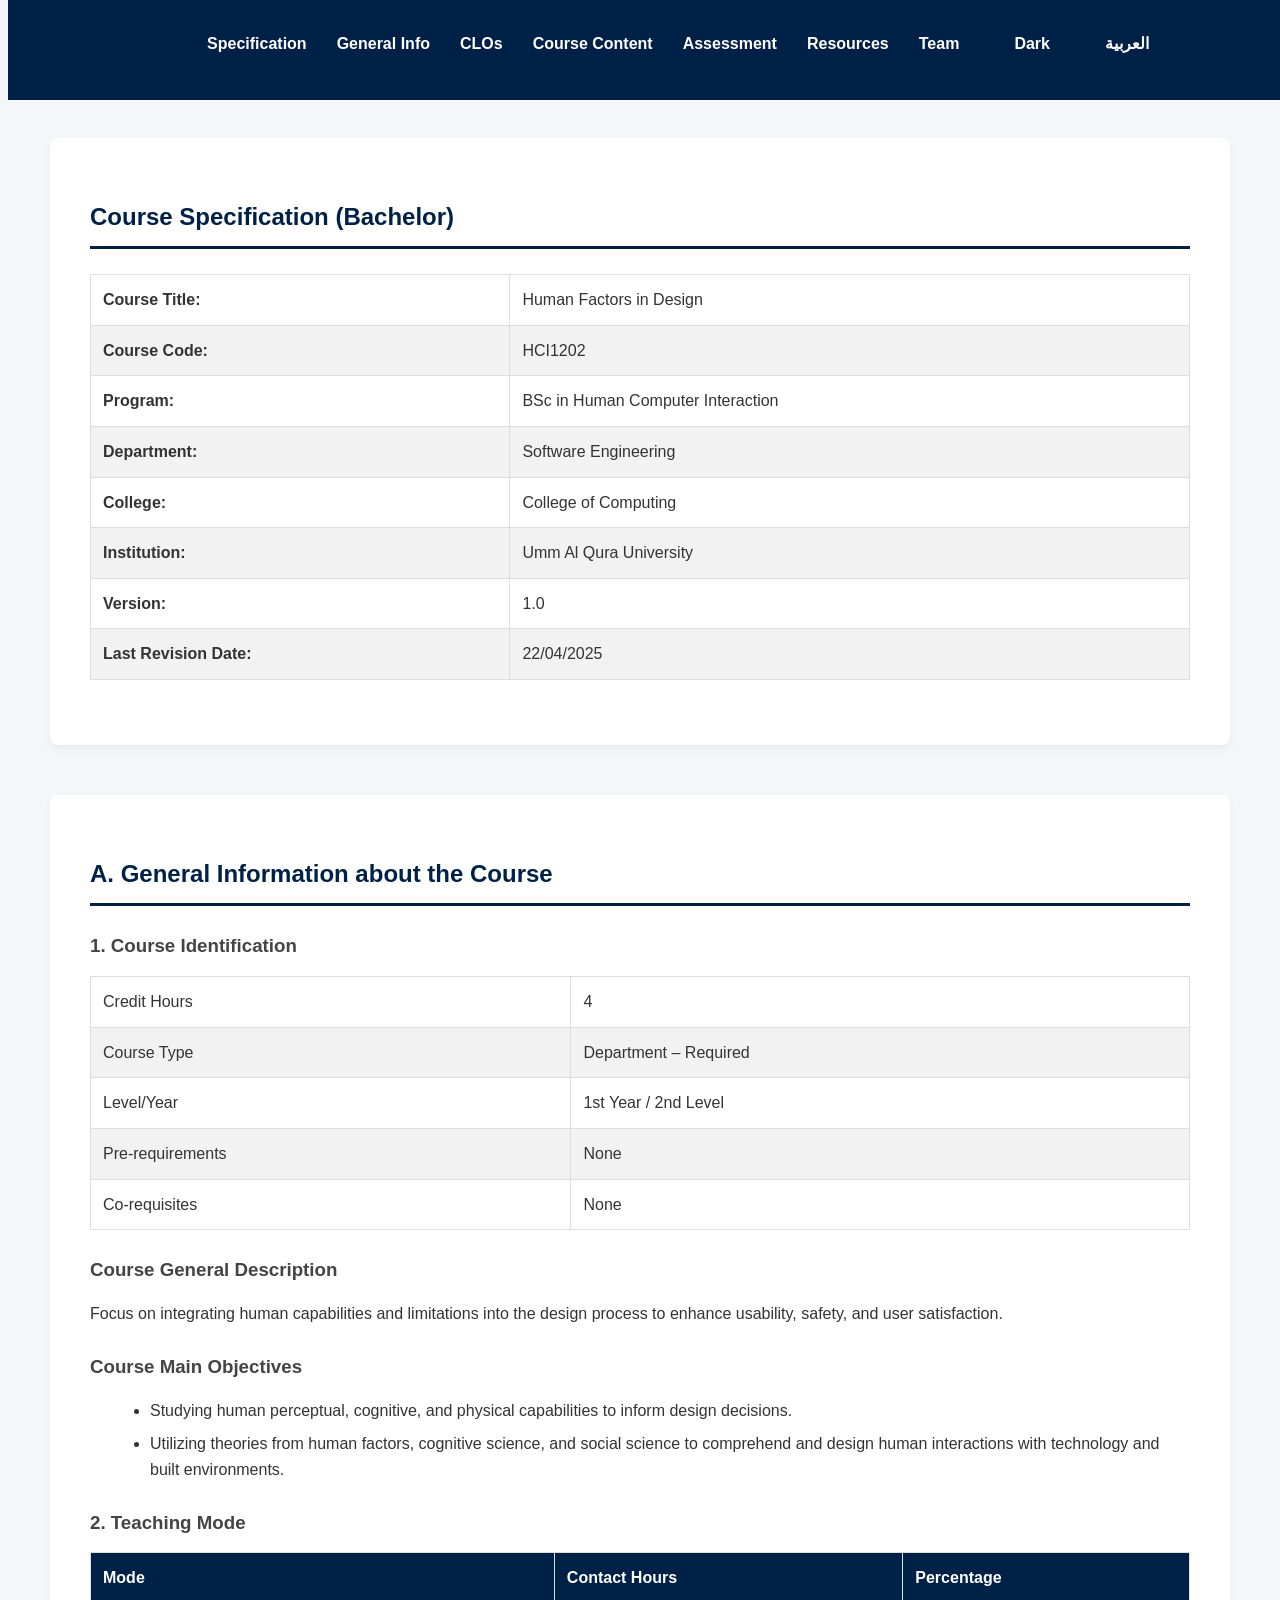
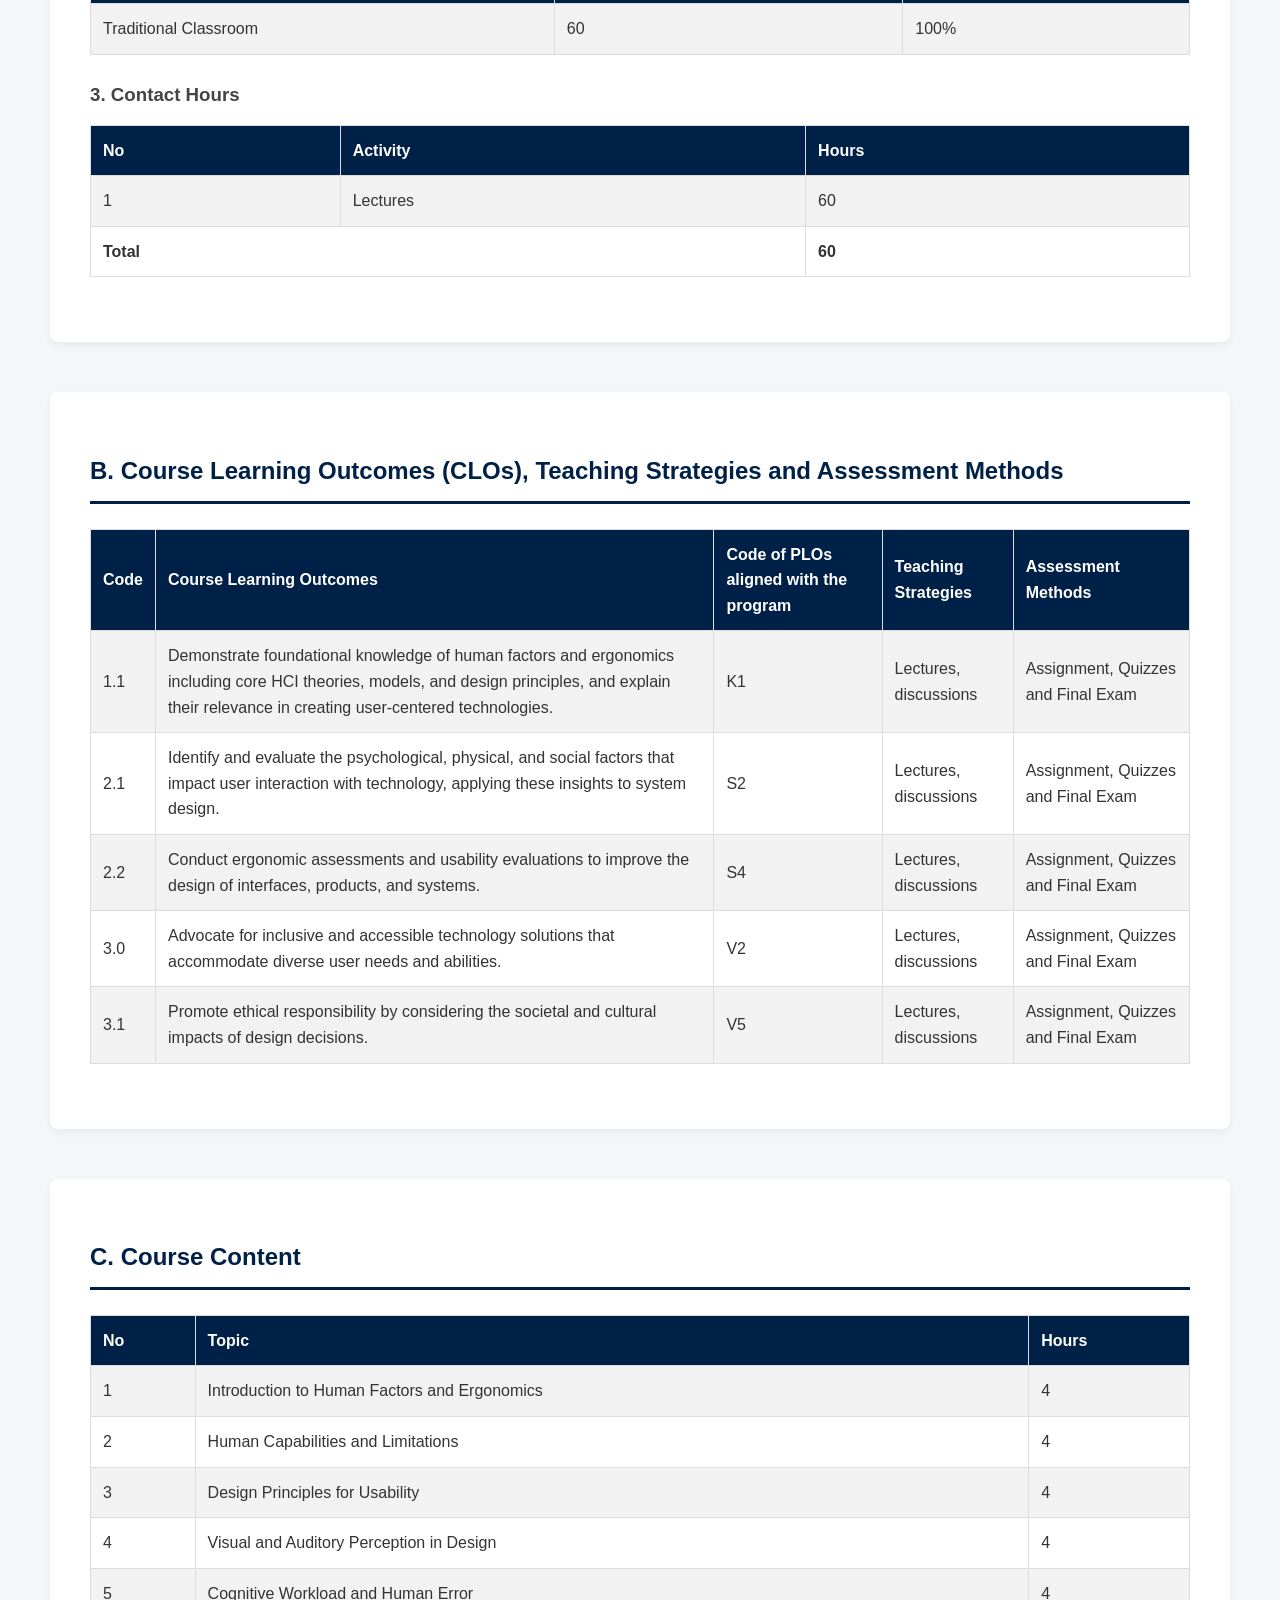
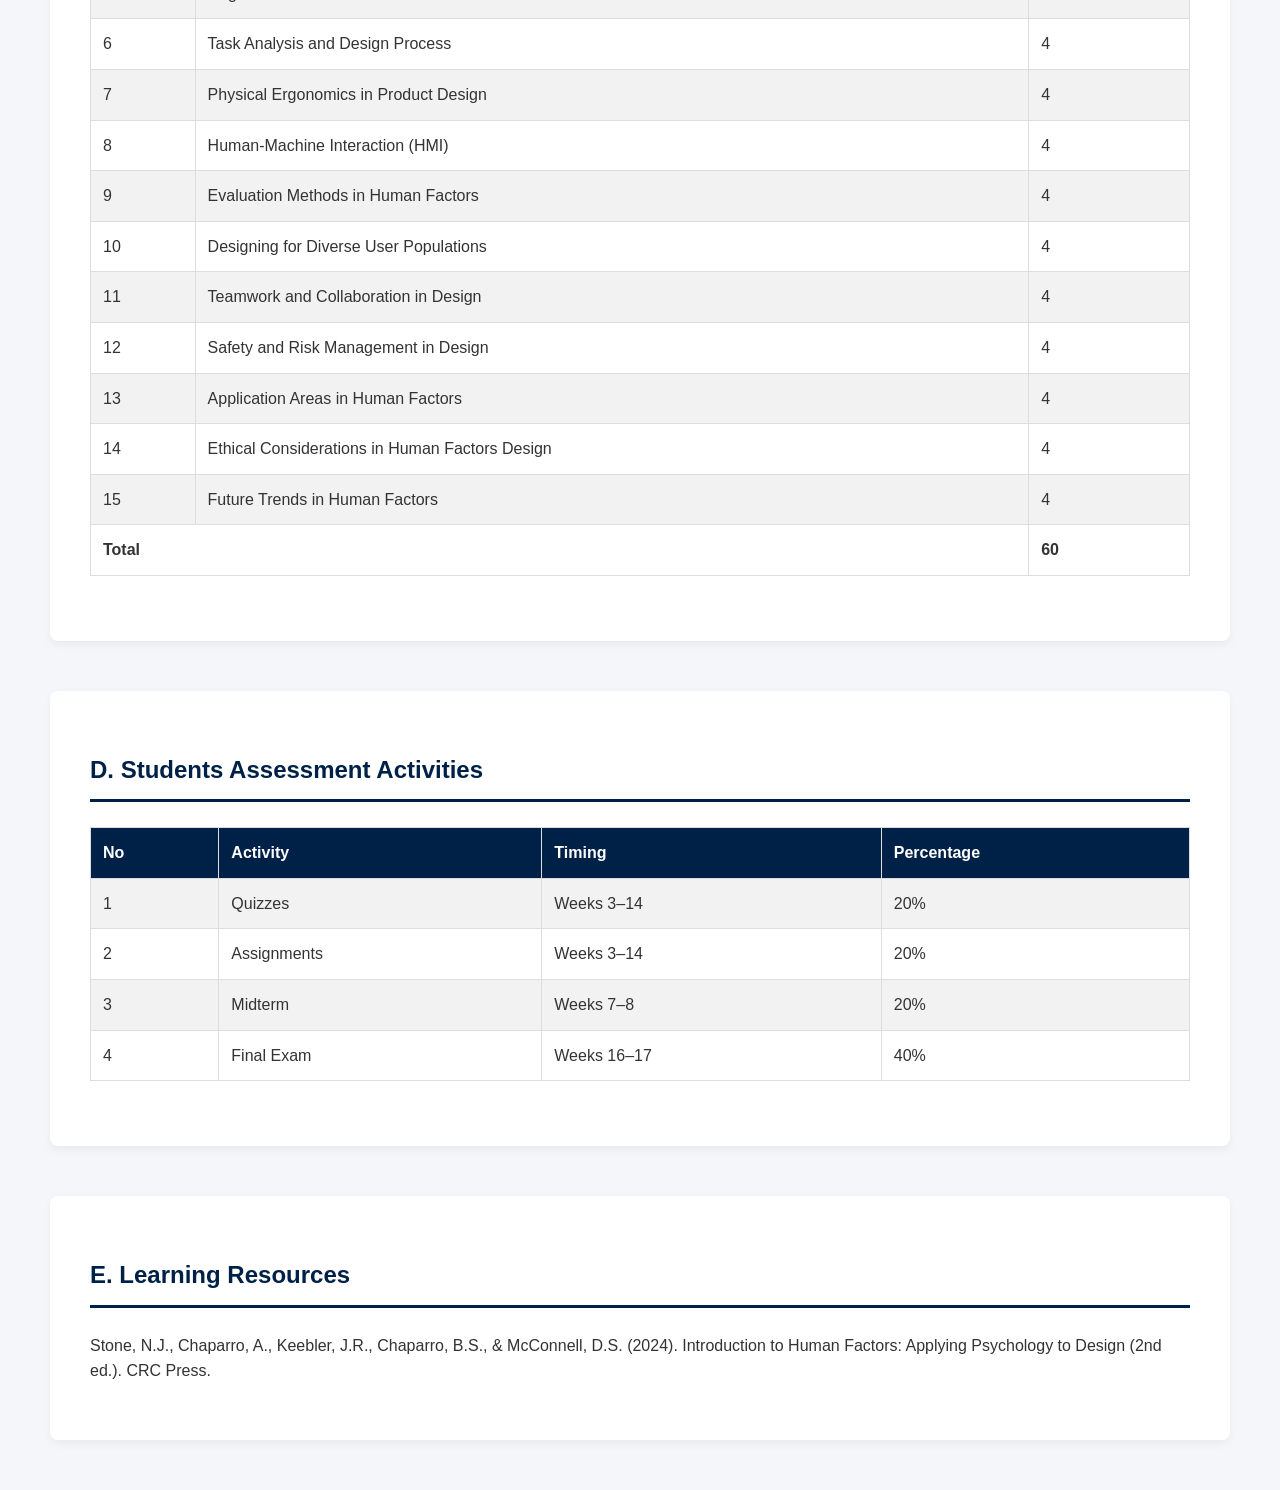
==== index.html @ 920ca53d "Add files via upload" ====
<!DOCTYPE html>
<html lang="en" dir="ltr">
<head>
    <meta charset="UTF-8">
    <meta name="viewport" content="width=device-width, initial-scale=1.0">
    <title>HCI1202 - Human Factors in Design</title>
    <link rel="stylesheet" href="style.css">
</head>

<body>

<header>
   <nav>
    <ul>
        <li><a href="#specification">Specification</a></li>
        <li><a href="#general">General Info</a></li>
        <li><a href="#clos">CLOs</a></li>
        <li><a href="#content">Course Content</a></li>
        <li><a href="#assessment">Assessment</a></li>
        <li><a href="#resources">Resources</a></li>

        <li><a href="team.html">Team</a></li>
        <li><a href="index-en-dark.html">Dark</a></li>
        <li><a href="index-ar-light.html">العربية</a></li>
    </ul>
</nav>
</header>

<main>

<section id="specification">
    <h2>Course Specification (Bachelor)</h2>

    <table>
        <tr><td><strong>Course Title:</strong></td><td>Human Factors in Design</td></tr>
        <tr><td><strong>Course Code:</strong></td><td>HCI1202</td></tr>
        <tr><td><strong>Program:</strong></td><td>BSc in Human Computer Interaction</td></tr>
        <tr><td><strong>Department:</strong></td><td>Software Engineering</td></tr>
        <tr><td><strong>College:</strong></td><td>College of Computing</td></tr>
        <tr><td><strong>Institution:</strong></td><td>Umm Al Qura University</td></tr>
        <tr><td><strong>Version:</strong></td><td>1.0</td></tr>
        <tr><td><strong>Last Revision Date:</strong></td><td>22/04/2025</td></tr>
    </table>
</section>

<section id="general">
    <h2>A. General Information about the Course</h2>

    <h3>1. Course Identification</h3>
    <table>
        <tr><td>Credit Hours</td><td>4</td></tr>
        <tr><td>Course Type</td><td>Department – Required</td></tr>
        <tr><td>Level/Year</td><td>1st Year / 2nd Level</td></tr>
        <tr><td>Pre-requirements</td><td>None</td></tr>
        <tr><td>Co-requisites</td><td>None</td></tr>
    </table>

    <h3>Course General Description</h3>
    <p>
        Focus on integrating human capabilities and limitations into the design process
        to enhance usability, safety, and user satisfaction.
    </p>

    <h3>Course Main Objectives</h3>
    <ul>
        <li>Studying human perceptual, cognitive, and physical capabilities to inform design decisions.</li>
        <li>Utilizing theories from human factors, cognitive science, and social science to comprehend and design human interactions with technology and built environments.</li>
    </ul>

    <h3>2. Teaching Mode</h3>
    <table>
        <tr><th>Mode</th><th>Contact Hours</th><th>Percentage</th></tr>
        <tr><td>Traditional Classroom</td><td>60</td><td>100%</td></tr>
    </table>

    <h3>3. Contact Hours</h3>
    <table>
        <tr><th>No</th><th>Activity</th><th>Hours</th></tr>
        <tr><td>1</td><td>Lectures</td><td>60</td></tr>
        <tr><td colspan="2"><strong>Total</strong></td><td><strong>60</strong></td></tr>
    </table>
</section>

<section id="clos">
    <h2>B. Course Learning Outcomes (CLOs), Teaching Strategies and Assessment Methods</h2>

    <table>
        <tr>
            <th>Code</th>
            <th>Course Learning Outcomes</th>
            <th>Code of PLOs aligned with the program</th>
            <th>Teaching Strategies</th>
            <th>Assessment Methods</th>
        </tr>

        <tr>
            <td>1.1</td>
            <td>
                Demonstrate foundational knowledge of human factors and ergonomics including core HCI theories,
                models, and design principles, and explain their relevance in creating user-centered technologies.
            </td>
            <td>K1</td>
            <td>Lectures, discussions</td>
            <td>Assignment, Quizzes and Final Exam</td>
        </tr>

        <tr>
            <td>2.1</td>
            <td>
                Identify and evaluate the psychological, physical, and social factors that impact user interaction
                with technology, applying these insights to system design.
            </td>
            <td>S2</td>
            <td>Lectures, discussions</td>
            <td>Assignment, Quizzes and Final Exam</td>
        </tr>

        <tr>
            <td>2.2</td>
            <td>
                Conduct ergonomic assessments and usability evaluations to improve the design of interfaces,
                products, and systems.
            </td>
            <td>S4</td>
            <td>Lectures, discussions</td>
            <td>Assignment, Quizzes and Final Exam</td>
        </tr>

        <tr>
            <td>3.0</td>
            <td>
                Advocate for inclusive and accessible technology solutions that accommodate diverse user needs
                and abilities.
            </td>
            <td>V2</td>
            <td>Lectures, discussions</td>
            <td>Assignment, Quizzes and Final Exam</td>
        </tr>

        <tr>
            <td>3.1</td>
            <td>
                Promote ethical responsibility by considering the societal and cultural impacts of design decisions.
            </td>
            <td>V5</td>
            <td>Lectures, discussions</td>
            <td>Assignment, Quizzes and Final Exam</td>
        </tr>

    </table>
</section>

<section id="content">
    <h2>C. Course Content</h2>

    <table>
        <tr><th>No</th><th>Topic</th><th>Hours</th></tr>
        <tr><td>1</td><td>Introduction to Human Factors and Ergonomics</td><td>4</td></tr>
        <tr><td>2</td><td>Human Capabilities and Limitations</td><td>4</td></tr>
        <tr><td>3</td><td>Design Principles for Usability</td><td>4</td></tr>
        <tr><td>4</td><td>Visual and Auditory Perception in Design</td><td>4</td></tr>
        <tr><td>5</td><td>Cognitive Workload and Human Error</td><td>4</td></tr>
        <tr><td>6</td><td>Task Analysis and Design Process</td><td>4</td></tr>
        <tr><td>7</td><td>Physical Ergonomics in Product Design</td><td>4</td></tr>
        <tr><td>8</td><td>Human-Machine Interaction (HMI)</td><td>4</td></tr>
        <tr><td>9</td><td>Evaluation Methods in Human Factors</td><td>4</td></tr>
        <tr><td>10</td><td>Designing for Diverse User Populations</td><td>4</td></tr>
        <tr><td>11</td><td>Teamwork and Collaboration in Design</td><td>4</td></tr>
        <tr><td>12</td><td>Safety and Risk Management in Design</td><td>4</td></tr>
        <tr><td>13</td><td>Application Areas in Human Factors</td><td>4</td></tr>
        <tr><td>14</td><td>Ethical Considerations in Human Factors Design</td><td>4</td></tr>
        <tr><td>15</td><td>Future Trends in Human Factors</td><td>4</td></tr>
        <tr><td colspan="2"><strong>Total</strong></td><td><strong>60</strong></td></tr>
    </table>
</section>

<section id="assessment">
    <h2>D. Students Assessment Activities</h2>

    <table>
        <tr><th>No</th><th>Activity</th><th>Timing</th><th>Percentage</th></tr>
        <tr><td>1</td><td>Quizzes</td><td>Weeks 3–14</td><td>20%</td></tr>
        <tr><td>2</td><td>Assignments</td><td>Weeks 3–14</td><td>20%</td></tr>
        <tr><td>3</td><td>Midterm</td><td>Weeks 7–8</td><td>20%</td></tr>
        <tr><td>4</td><td>Final Exam</td><td>Weeks 16–17</td><td>40%</td></tr>
    </table>
</section>

<section id="resources">
    <h2>E. Learning Resources</h2>

    <p>
        Stone, N.J., Chaparro, A., Keebler, J.R., Chaparro, B.S., & McConnell, D.S. (2024).
        Introduction to Human Factors: Applying Psychology to Design (2nd ed.).
        CRC Press.
    </p>
</section>

</main>

</body>
</html>
---- style.css ----
{margin: 0; padding: 0;
    box-sizing: border-box;}

body {font-family: Arial, Helvetica, sans-serif;
    line-height: 1.6;
    background-color: #f4f6f9;
    color: #333;
    padding-top: 80px;}

nav {background-color: #002147;
    position: fixed;
    top: 0;
    width: 100%;
    padding: 15px 0;
    z-index: 1000;}

nav ul {list-style: none;
    display: flex;
    justify-content: center;
    gap: 30px;}

nav ul li a {color: white;
    text-decoration: none;
    font-weight: bold;
    transition: 0.3s;}

nav ul li a:hover {color: #ffd700;}

section {max-width: 1100px;
    margin: 50px auto;
    background: white;
    padding: 40px;
    border-radius: 8px;
    box-shadow: 0 4px 10px rgba(0,0,0,0.05);}

h2 {margin-bottom: 25px;
    color: #002147;
    border-bottom: 3px solid #002147;
    padding-bottom: 10px;}

h3 {margin-top: 25px;
    margin-bottom: 15px;
    color: #444;}

table {width: 100%;
    border-collapse: collapse;
    margin-top: 15px;
    margin-bottom: 25px;}

th, td {border: 1px solid #ddd;
    padding: 12px;
    text-align: left;}

th {background-color: #002147;
    color: white;}

tr:nth-child(even) {background-color: #f2f2f2;}

ul {margin-left: 20px;
    margin-bottom: 20px;}

li {margin-bottom: 8px;}

@media (max-width: 768px) { nav ul {flex-direction: column; gap: 15px;}

    section {margin: 30px 15px;
        padding: 25px;}

    table {font-size: 14px;}
}

@media (max-width: 600px) { body {padding-top: 100px;}

    nav ul {flex-direction: column;
        align-items: center;}

    nav ul li {margin-bottom: 10px;}

    section {padding: 20px;}

    h2 {font-size: 18px;}
    h3 {font-size: 16px;}

    table {display: block;
        overflow-x: auto;
        white-space: nowrap;}
}

body.dark {background-color: #121212;
    color: #e4e4e4;}

body.dark section {background-color: #1e1e1e;
    box-shadow: 0 4px 12px rgba(0,0,0,0.4);}

body.dark nav {background-color: #000000;}

body.dark h2 {color: #ffffff;
    border-bottom: 3px solid #ffffff;}

body.dark h3 {color: #cccccc;}

body.dark th {background-color: #333;
    color: #ffffff;}

body.dark tr:nth-child(even) {background-color: #2a2a2a;}

body.dark td {border-color: #444;}

body.dark nav ul li a {color: #ffffff;}

body.dark nav ul li a:hover {color: #00bcd4;}
nav ul li:last-child,
nav ul li:nth-last-child(2) {font-weight: bold;}

html[dir="ltr"] nav ul li:last-child,
html[dir="ltr"] nav ul li:nth-last-child(2) {margin-left: 25px;}

html[dir="rtl"] nav ul li:last-child,
html[dir="rtl"] nav ul li:nth-last-child(2) {margin-right: 25px;}

html[dir="rtl"] table {direction: rtl;}

html[dir="rtl"] th,
html[dir="rtl"] td {text-align: right;}

html[dir="rtl"] table tr th:first-child,
html[dir="rtl"] table tr td:first-child {text-align: center;}
.team-section {text-align: center;
    padding: 60px 20px;}

.team-container {display: flex;
    justify-content: center;
    gap: 30px;
    flex-wrap: wrap;}

.team-card {background: #ffffff;
    padding: 25px;
    width: 280px;
    border-radius: 12px;
    box-shadow: 0 8px 20px rgba(0,0,0,0.1);}

.team-card img {width: 120px;
    height: 120px;
    border-radius: 50%;
    object-fit: cover;
    margin-bottom: 15px;}
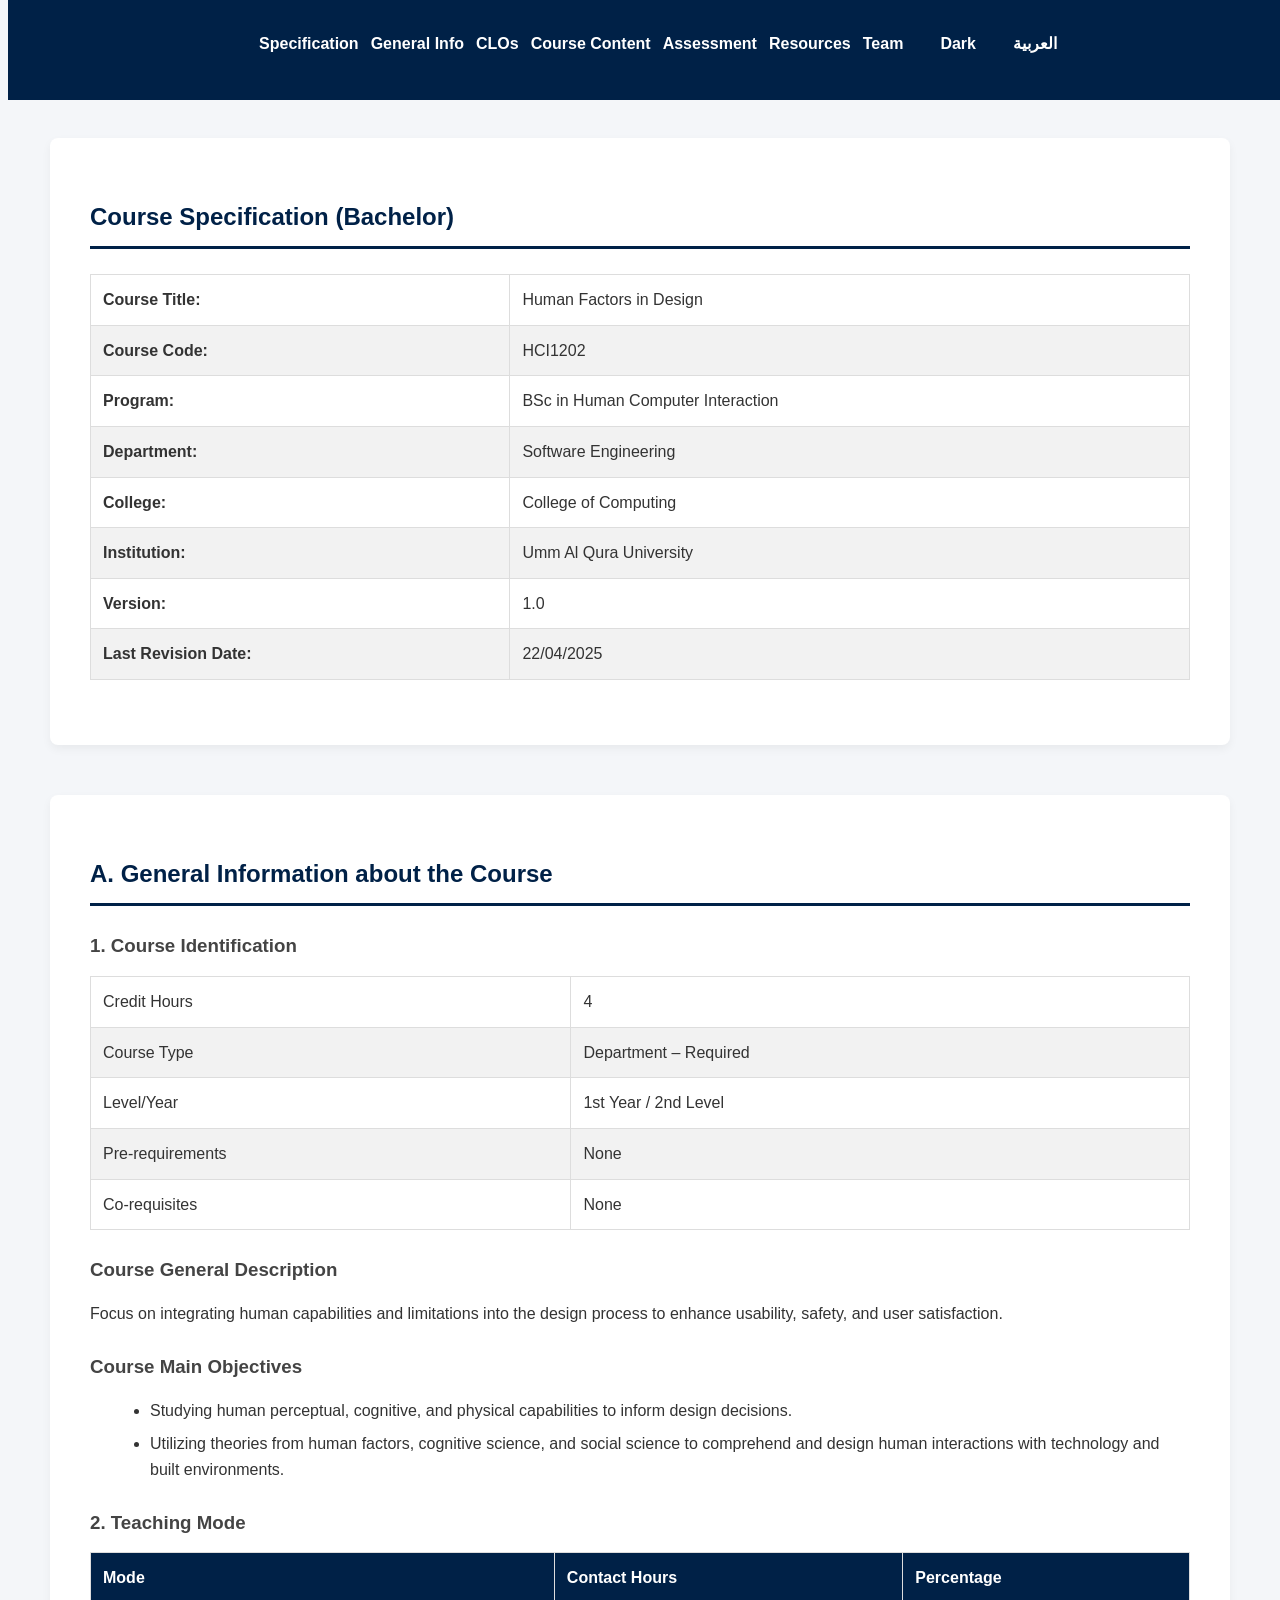
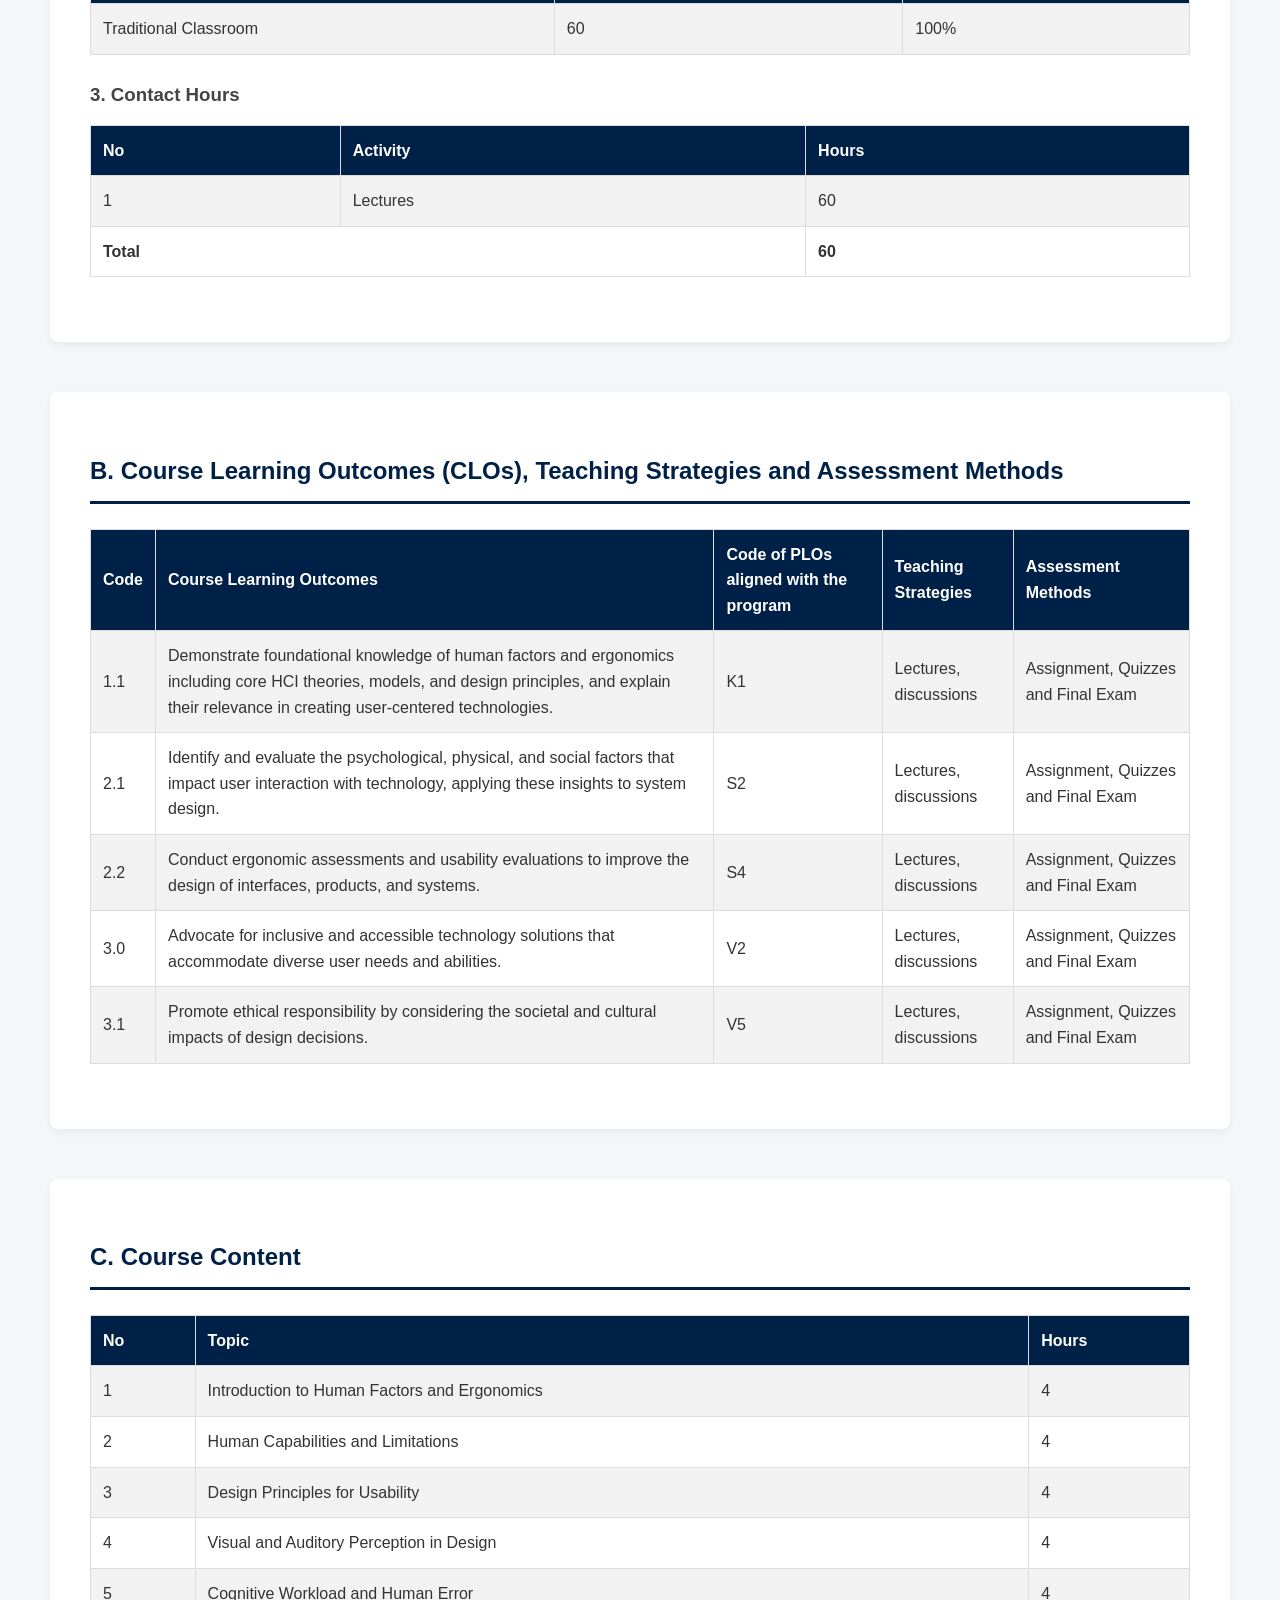
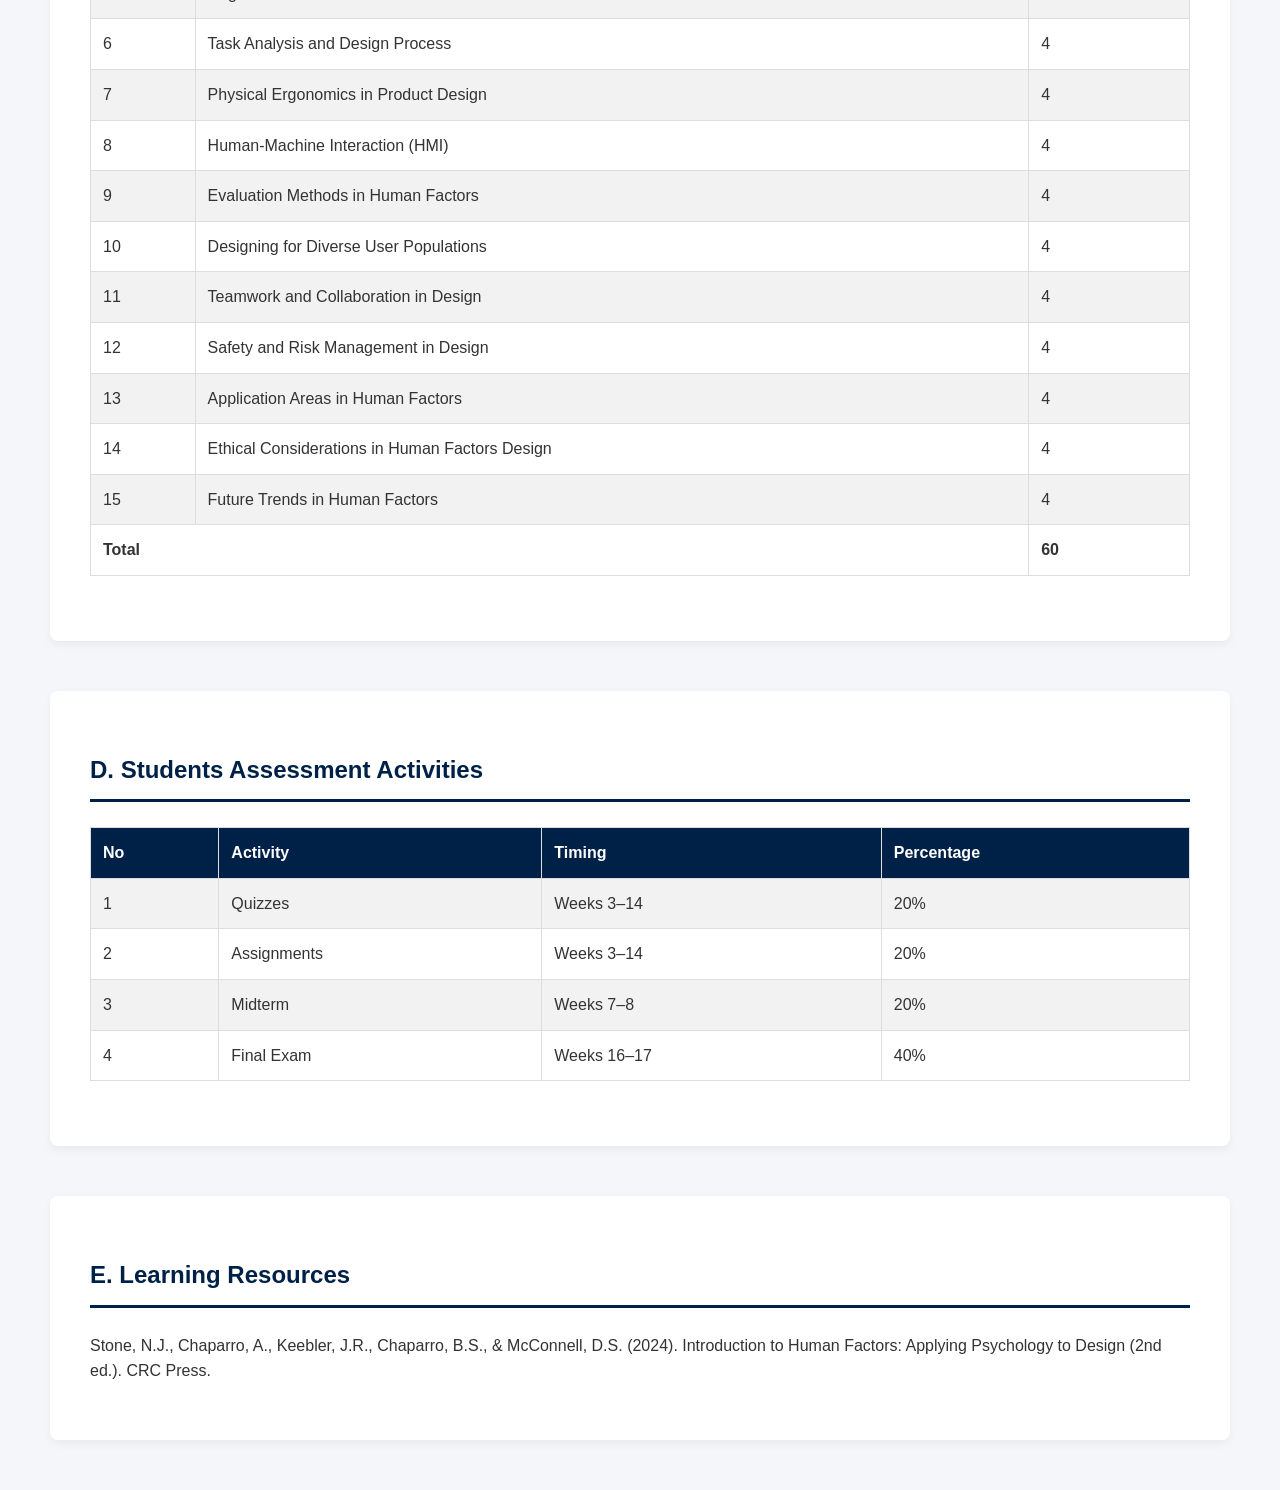
==== commit 9bdcf3ad: "Update index.html" ====
--- a/index.html
+++ b/index.html
@@ -10,19 +10,18 @@
 <body>
 
 <header>
-   <nav>
-    <ul>
-        <li><a href="#specification">Specification</a></li>
-        <li><a href="#general">General Info</a></li>
-        <li><a href="#clos">CLOs</a></li>
-        <li><a href="#content">Course Content</a></li>
-        <li><a href="#assessment">Assessment</a></li>
-        <li><a href="#resources">Resources</a></li>
-
-        <li><a href="team.html">Team</a></li>
-        <li><a href="index-en-dark.html">Dark</a></li>
-        <li><a href="index-ar-light.html">العربية</a></li>
-    </ul>
+<nav>
+<ul class="menu">
+<li><a href="#specification">Specification</a></li>
+<li><a href="#general">General Info</a></li>
+<li><a href="#clos">CLOs</a></li>
+<li><a href="#content">Course Content</a></li>
+<li><a href="#assessment">Assessment</a></li>
+<li><a href="#resources">Resources</a></li>
+<li><a href="team.html">Team</a></li>
+<li><a href="index-en-dark.html">Dark</a></li>
+<li><a href="index-ar-light.html">العربية</a></li>
+</ul>
 </nav>
 </header>
 
@@ -199,4 +198,6 @@
 </main>
 
 </body>
-</html>+
+</html>
+
--- a/style.css
+++ b/style.css
@@ -61,13 +61,18 @@
 
 li {margin-bottom: 8px;}
 
-@media (max-width: 768px) { nav ul {flex-direction: column; gap: 15px;}
+@media (max-width: 768px) {
 
-    section {margin: 30px 15px;
-        padding: 25px;}
-
-    table {font-size: 14px;}
-}
+  nav ul {
+    flex-direction: row;
+    overflow-x: auto;
+    white-space: nowrap;
+    gap: 15px;
+    padding: 0 10px;}
+  nav ul li {flex: 0 0 auto;}
+  section {margin: 30px 15px;
+    padding: 25px;}
+  table {font-size: 14px;} }
 
 @media (max-width: 600px) { body {padding-top: 100px;}
 
@@ -143,4 +148,13 @@
     height: 120px;
     border-radius: 50%;
     object-fit: cover;
-    margin-bottom: 15px;}+
+    margin-bottom: 15px;}
+@media (max-width: 768px) {  nav ul {  flex-direction: column;
+    align-items: center;
+    gap: 15px;  }  nav ul li a {font-size: 18px;
+    padding: 8px; }}
+nav ul { flex-wrap: wrap;
+  padding: 0 10px;
+  gap: 12px; }
+
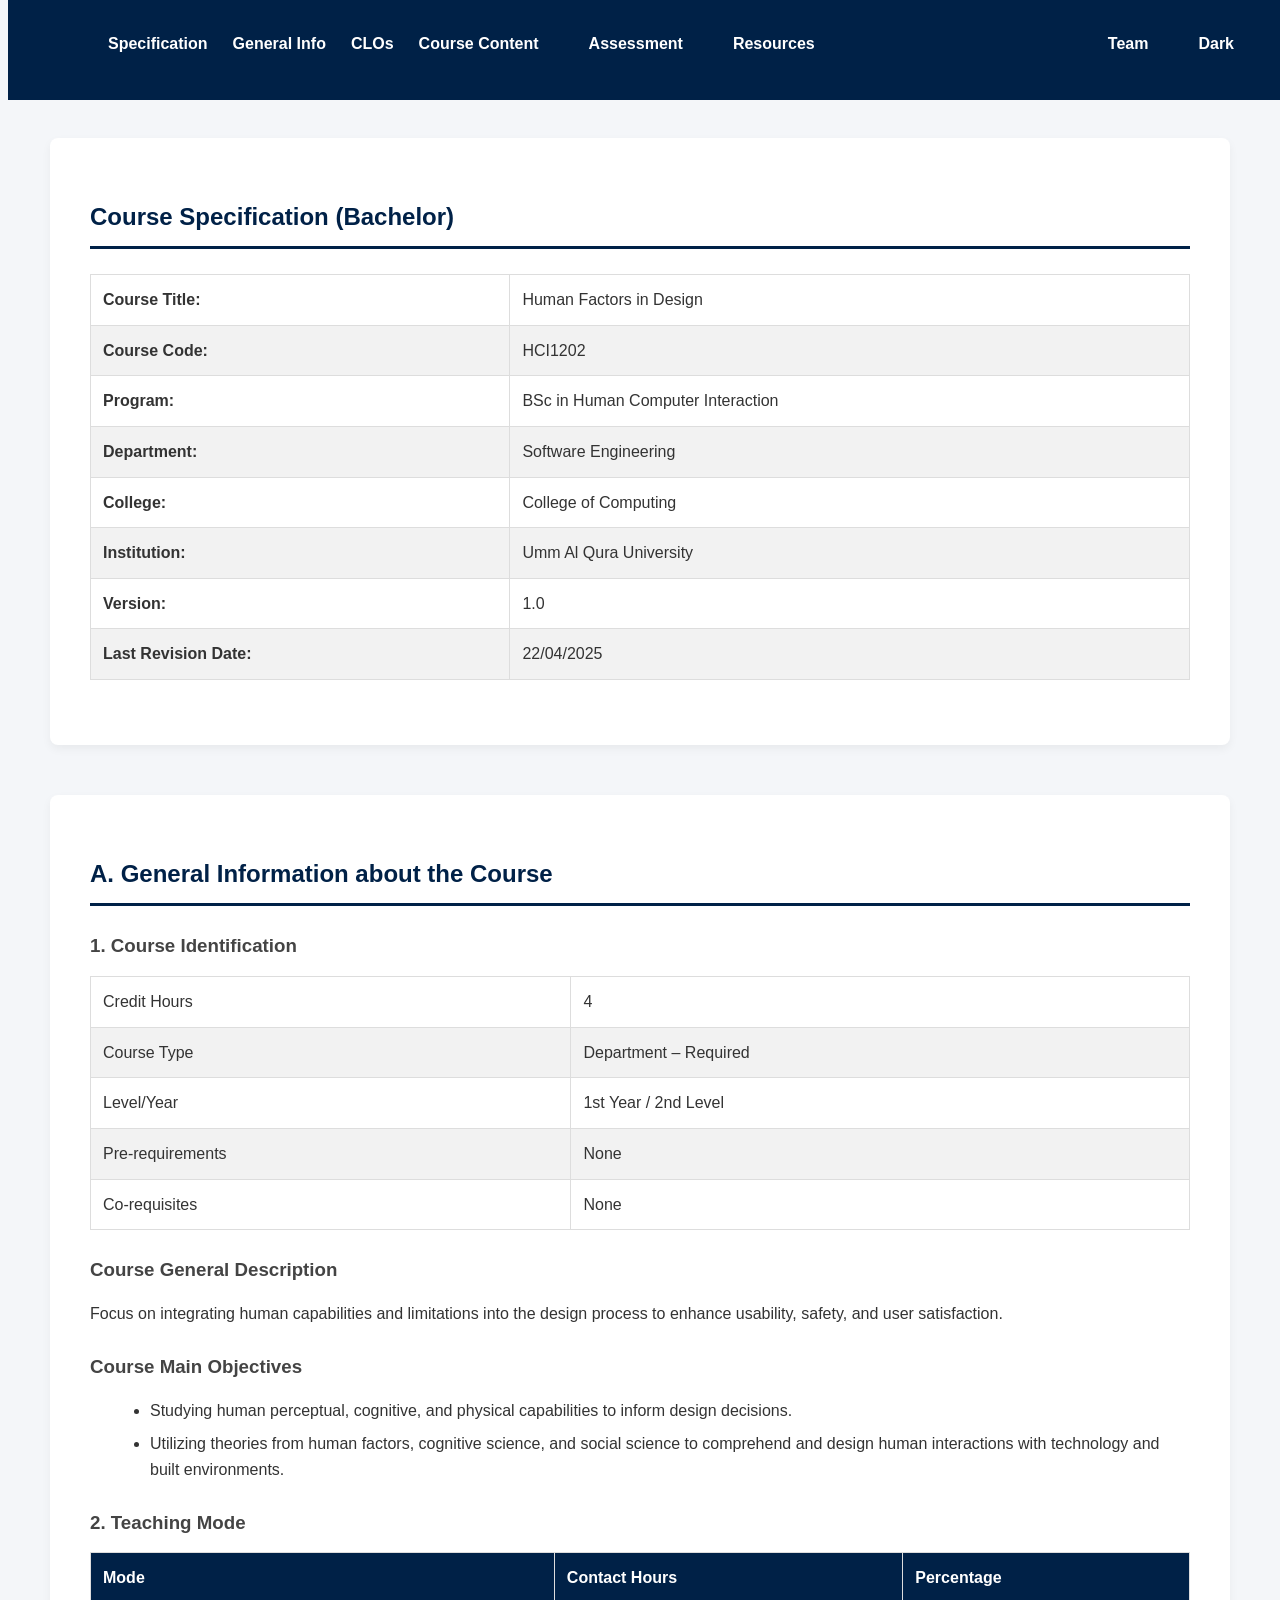
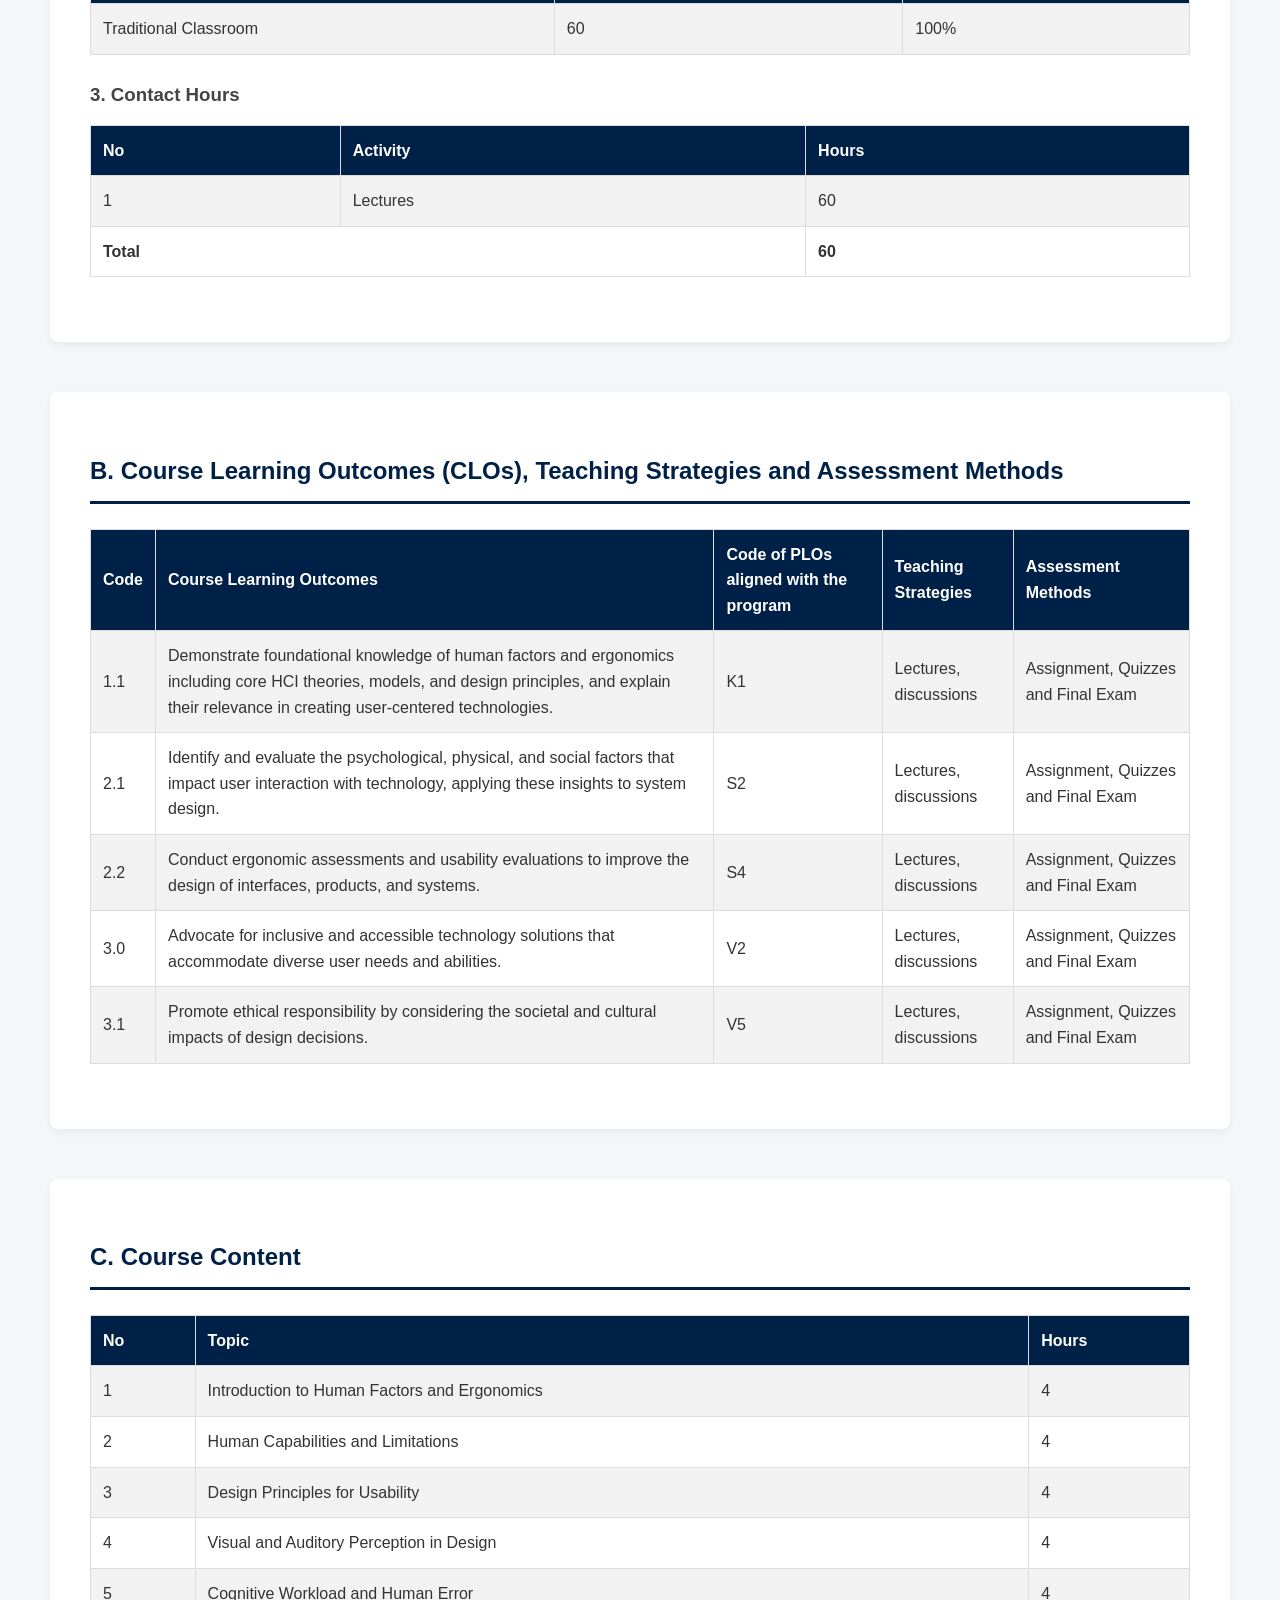
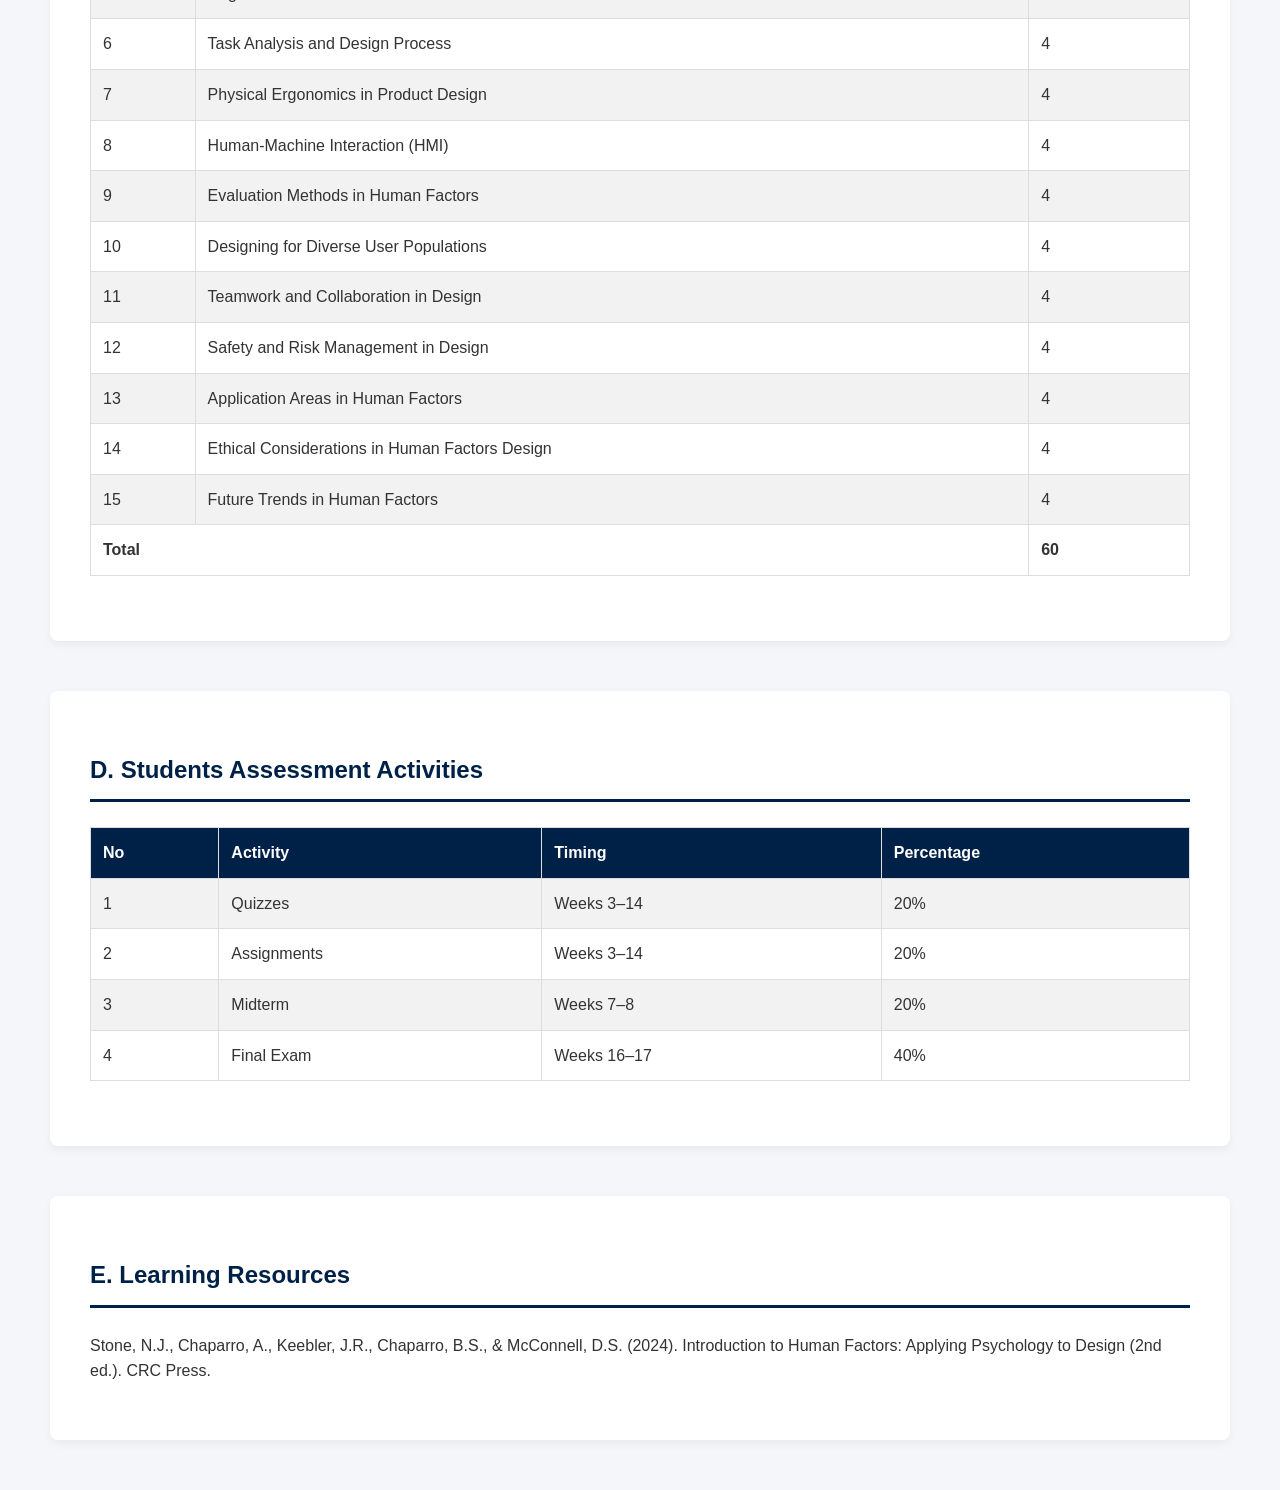
==== commit 0d5ea6d2: "Update index.html" ====
--- a/index.html
+++ b/index.html
@@ -11,13 +11,16 @@
 
 <header>
 <nav>
-<ul class="menu">
+<ul class="menu-left">
 <li><a href="#specification">Specification</a></li>
 <li><a href="#general">General Info</a></li>
 <li><a href="#clos">CLOs</a></li>
 <li><a href="#content">Course Content</a></li>
 <li><a href="#assessment">Assessment</a></li>
 <li><a href="#resources">Resources</a></li>
+</ul>
+
+<ul class="menu-right">
 <li><a href="team.html">Team</a></li>
 <li><a href="index-en-dark.html">Dark</a></li>
 <li><a href="index-ar-light.html">العربية</a></li>
@@ -201,3 +204,4 @@
 
 </html>
 
+
--- a/style.css
+++ b/style.css
@@ -14,10 +14,11 @@
     padding: 15px 0;
     z-index: 1000;}
 
-nav ul {list-style: none;
-    display: flex;
-    justify-content: center;
-    gap: 30px;}
+nav ul {list-style:none;
+display:flex;
+justify-content:center;
+gap:20px;
+flex-wrap:wrap;}
 
 nav ul li a {color: white;
     text-decoration: none;
@@ -150,11 +151,20 @@
     object-fit: cover;
 
     margin-bottom: 15px;}
-@media (max-width: 768px) {  nav ul {  flex-direction: column;
-    align-items: center;
-    gap: 15px;  }  nav ul li a {font-size: 18px;
-    padding: 8px; }}
-nav ul { flex-wrap: wrap;
-  padding: 0 10px;
-  gap: 12px; }
+nav{ display:flex;
+justify-content:space-between;
+align-items:center;
+padding:15px 40px; }
 
+.menu-left,
+.menu-right{ display:flex;
+list-style:none;
+gap:25px; }
+
+@media (max-width:768px){
+ nav{ flex-direction:column; }
+.menu-left,
+.menu-right{
+flex-wrap:wrap;
+justify-content:center;
+gap:12px; } }
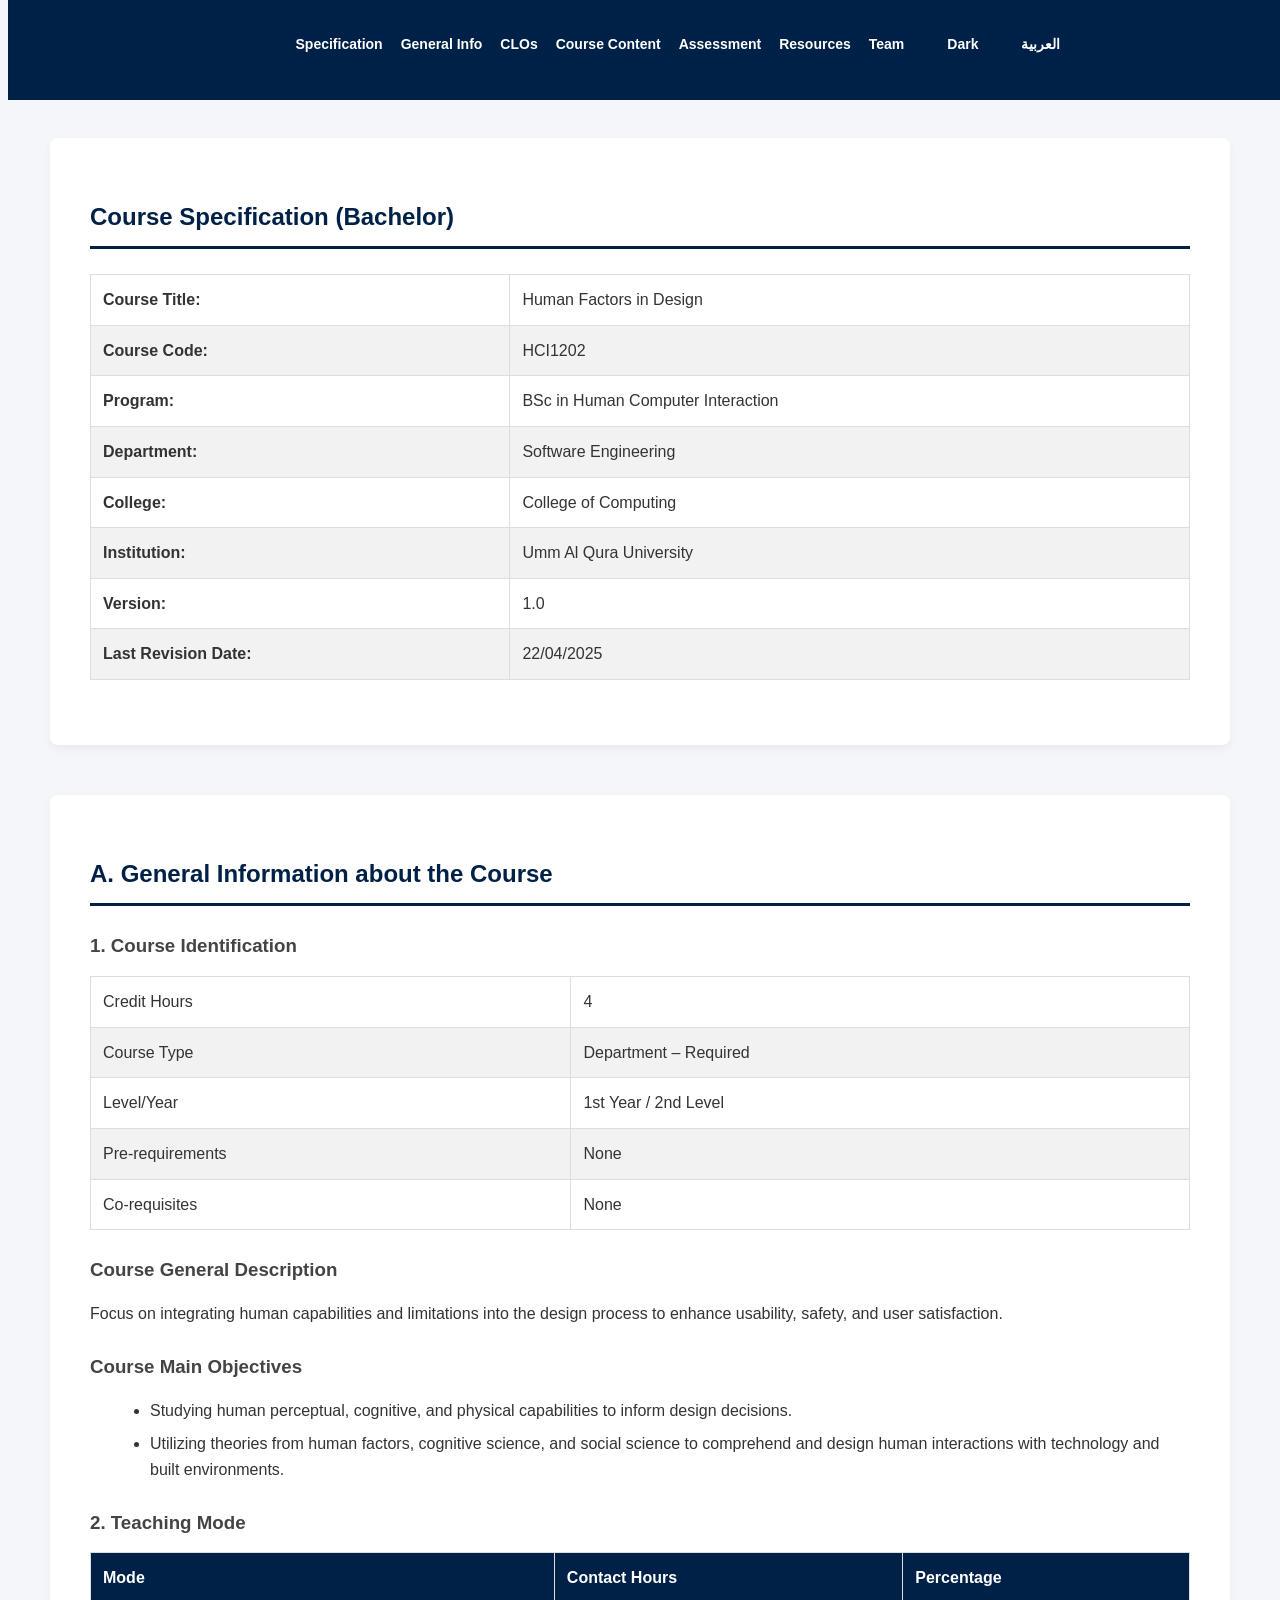
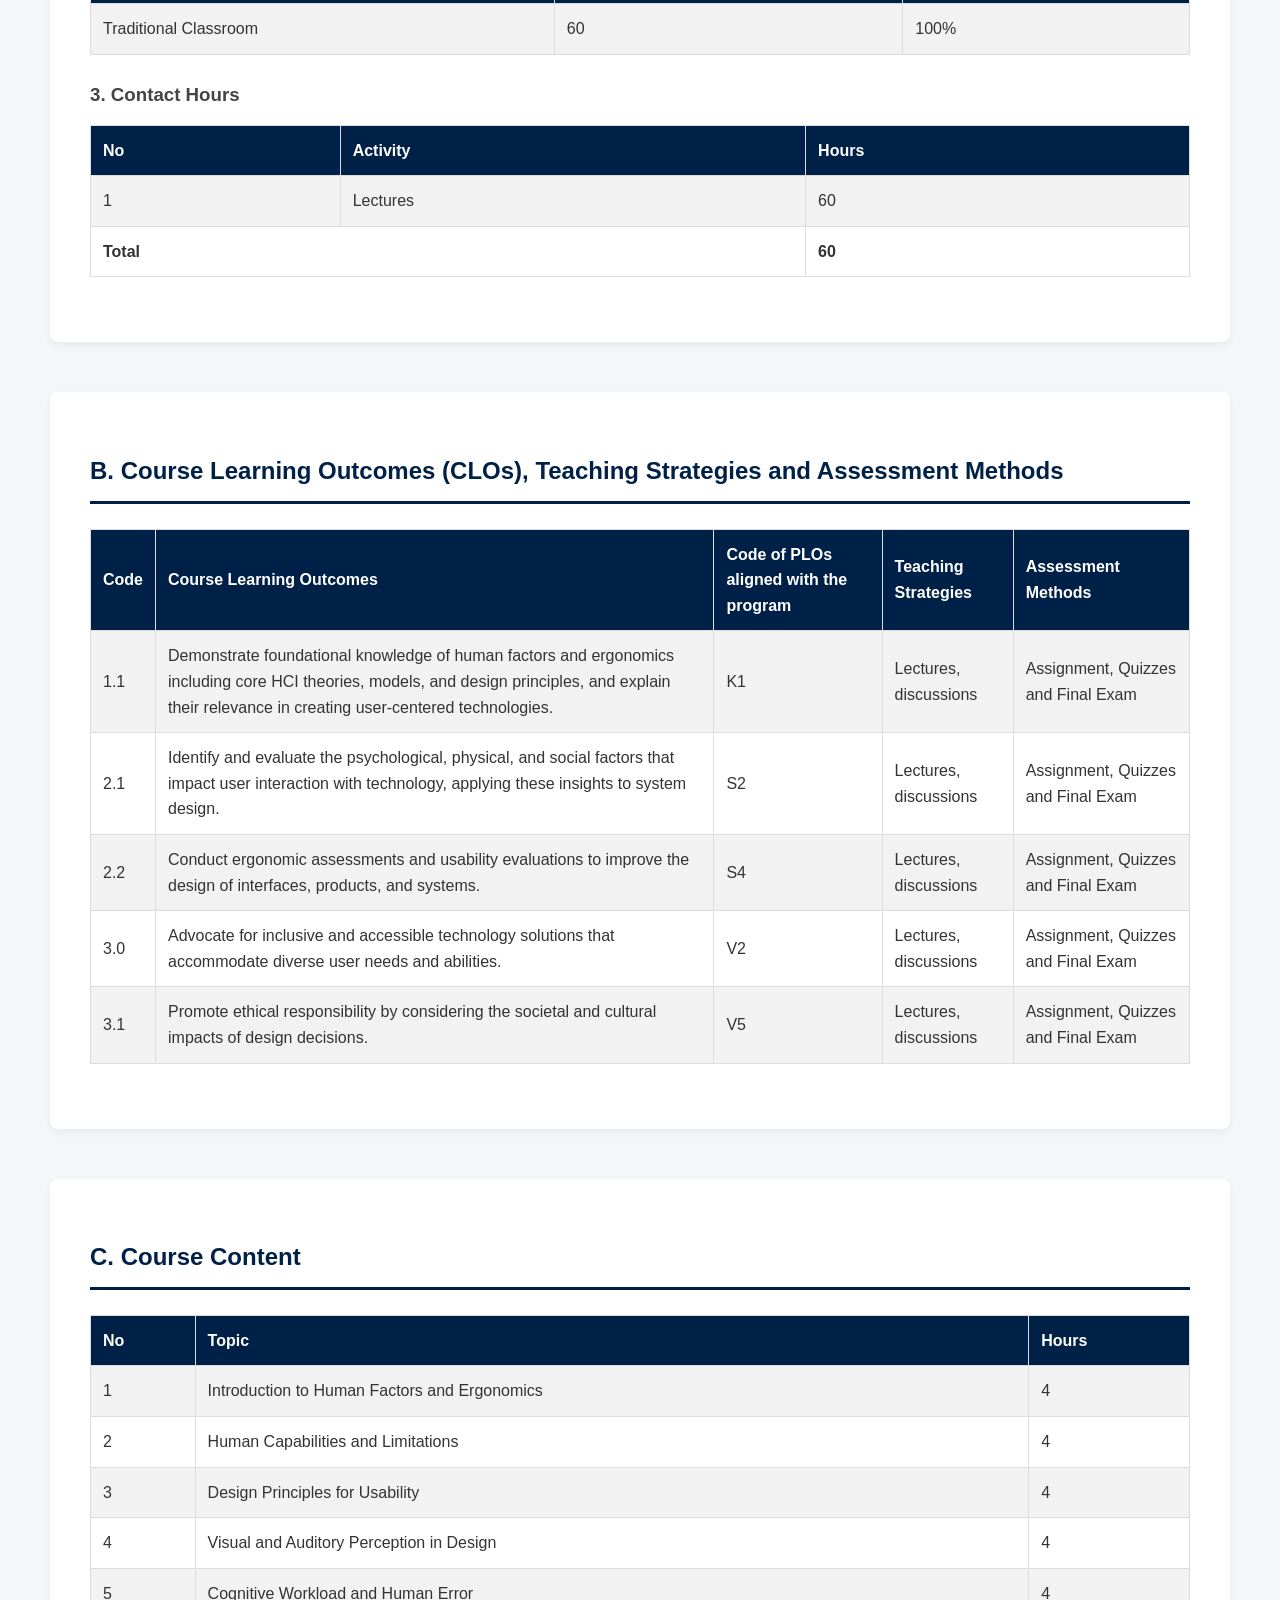
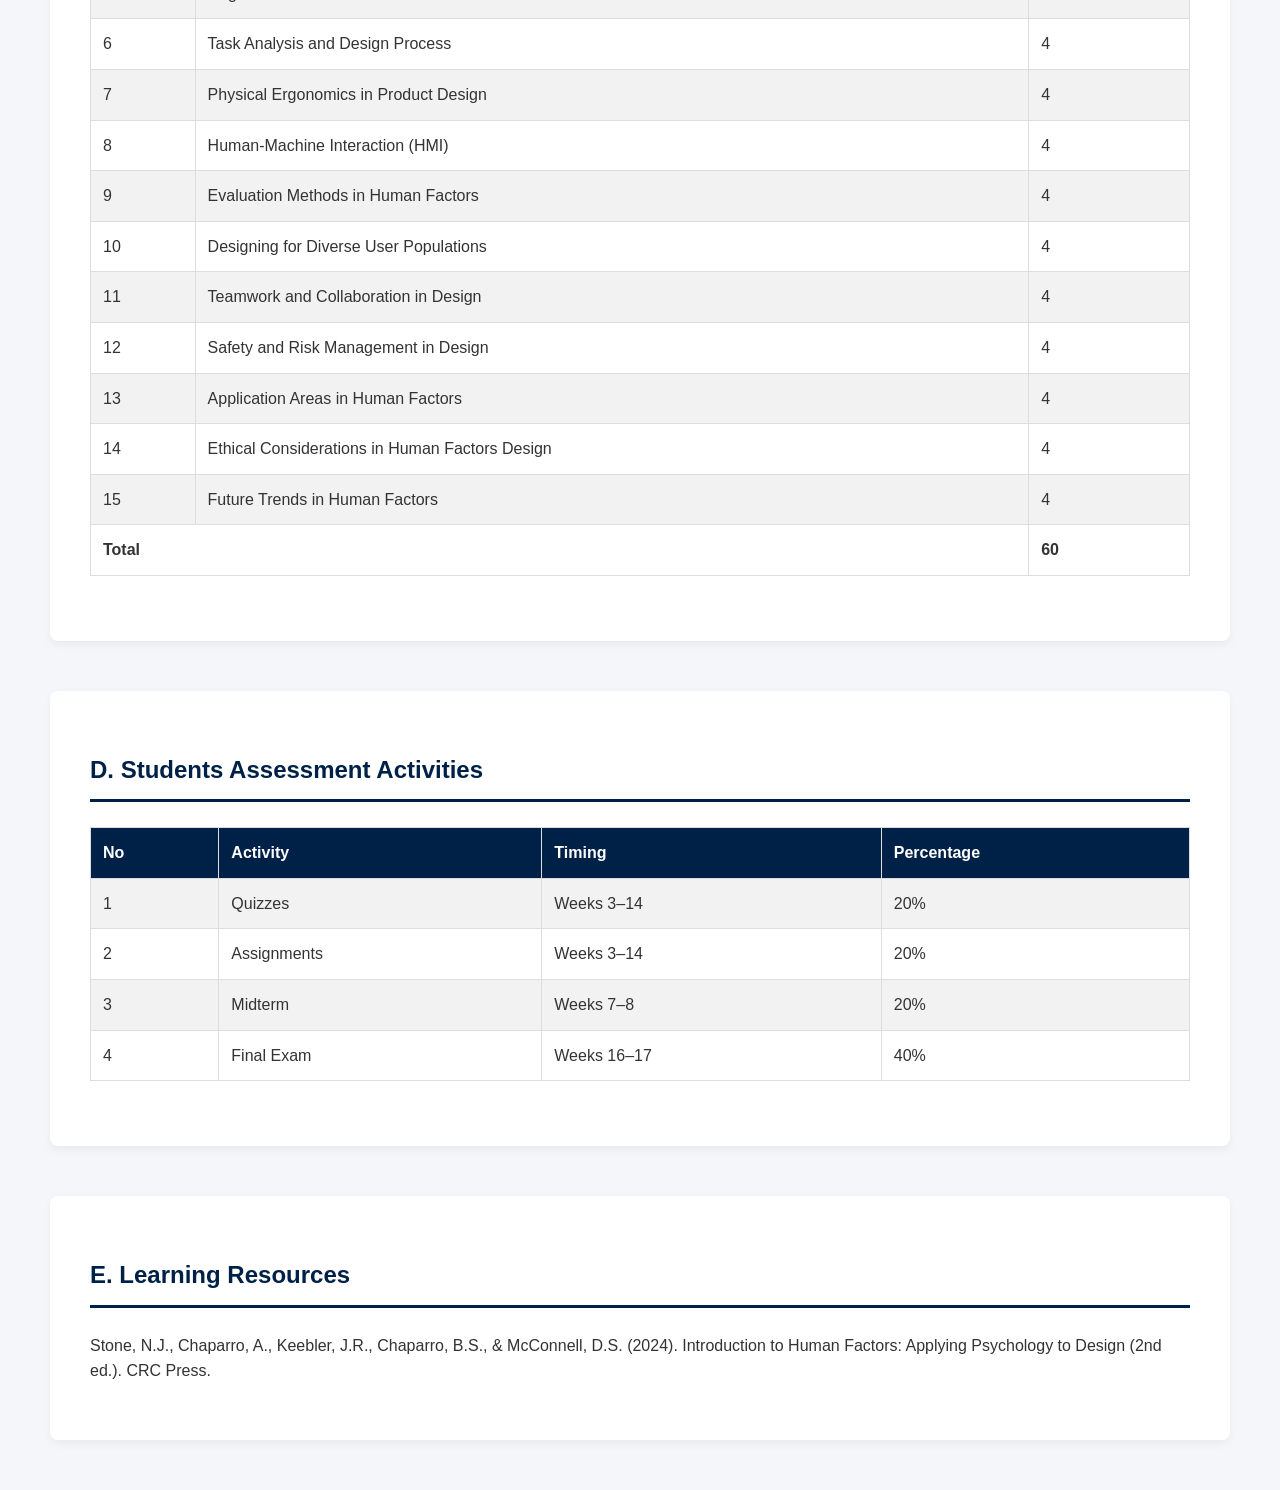
==== commit 2e32d4ea: "Add files via upload" ====
--- a/index.html
+++ b/index.html
@@ -10,21 +10,19 @@
 <body>
 
 <header>
-<nav>
-<ul class="menu-left">
-<li><a href="#specification">Specification</a></li>
-<li><a href="#general">General Info</a></li>
-<li><a href="#clos">CLOs</a></li>
-<li><a href="#content">Course Content</a></li>
-<li><a href="#assessment">Assessment</a></li>
-<li><a href="#resources">Resources</a></li>
-</ul>
-
-<ul class="menu-right">
-<li><a href="team.html">Team</a></li>
-<li><a href="index-en-dark.html">Dark</a></li>
-<li><a href="index-ar-light.html">العربية</a></li>
-</ul>
+   <nav>
+    <ul>
+        <li><a href="#specification">Specification</a></li>
+        <li><a href="#general">General Info</a></li>
+        <li><a href="#clos">CLOs</a></li>
+        <li><a href="#content">Course Content</a></li>
+        <li><a href="#assessment">Assessment</a></li>
+        <li><a href="#resources">Resources</a></li>
+
+        <li><a href="team.html">Team</a></li>
+        <li><a href="index-en-dark.html">Dark</a></li>
+        <li><a href="index-ar-light.html">العربية</a></li>
+    </ul>
 </nav>
 </header>
 
@@ -201,7 +199,4 @@
 </main>
 
 </body>
-
-</html>
-
-
+</html>
--- a/style.css
+++ b/style.css
@@ -14,16 +14,16 @@
     padding: 15px 0;
     z-index: 1000;}
 
-nav ul {list-style:none;
-display:flex;
-justify-content:center;
-gap:20px;
-flex-wrap:wrap;}
+nav ul {list-style: none;
+    display: flex;
+    justify-content: center;
+    gap: 18px;}
 
 nav ul li a {color: white;
     text-decoration: none;
     font-weight: bold;
-    transition: 0.3s;}
+    transition: 0.3s;
+    font-size:14px;}
 
 nav ul li a:hover {color: #ffd700;}
 
@@ -56,40 +56,68 @@
     color: white;}
 
 tr:nth-child(even) {background-color: #f2f2f2;}
+tr:hover {background-color:#d6eeee;}
+body.dark tr:hover {background-color:#3a3a3a;}
 
 ul {margin-left: 20px;
     margin-bottom: 20px;}
 
 li {margin-bottom: 8px;}
 
-@media (max-width: 768px) {
-
-  nav ul {
-    flex-direction: row;
-    overflow-x: auto;
-    white-space: nowrap;
-    gap: 15px;
-    padding: 0 10px;}
-  nav ul li {flex: 0 0 auto;}
-  section {margin: 30px 15px;
-    padding: 25px;}
-  table {font-size: 14px;} }
-
-@media (max-width: 600px) { body {padding-top: 100px;}
-
-    nav ul {flex-direction: column;
-        align-items: center;}
-
-    nav ul li {margin-bottom: 10px;}
-
-    section {padding: 20px;}
-
-    h2 {font-size: 18px;}
-    h3 {font-size: 16px;}
-
-    table {display: block;
-        overflow-x: auto;
-        white-space: nowrap;}
+@media (max-width: 768px) { nav ul {flex-direction: column; gap: 15px;}
+
+    section {margin: 30px 15px;
+        padding: 25px;}
+
+    table {font-size: 14px;}
+}
+@media (max-width: 600px){
+
+body{
+padding-top:70px;
+}
+
+nav{
+overflow-x:auto;
+white-space:nowrap;
+}
+
+nav ul{
+display:flex;
+flex-direction:row;
+flex-wrap:nowrap;
+justify-content:flex-start;
+gap:15px;
+padding:0 15px;
+}
+
+nav ul li{
+flex:0 0 auto;
+margin-bottom:0;
+}
+
+nav ul li a{
+font-size:14px;
+}
+
+section{
+padding:20px;
+margin:20px 10px;
+}
+
+table{
+display:block;
+overflow-x:auto;
+white-space:nowrap;
+}
+
+h2{
+font-size:18px;
+}
+
+h3{
+font-size:16px;
+}
 }
 
 body.dark {background-color: #121212;
@@ -143,28 +171,66 @@
     padding: 25px;
     width: 280px;
     border-radius: 12px;
-    box-shadow: 0 8px 20px rgba(0,0,0,0.1);}
+    box-shadow: 0 8px 20px rgba(0,0,0,0.1);
+    transition:0.3s;}
+
+    .team-card:hover{
+transform:translateY(-5px);
+}
 
 .team-card img {width: 120px;
     height: 120px;
     border-radius: 50%;
     object-fit: cover;
-
     margin-bottom: 15px;}
-nav{ display:flex;
-justify-content:space-between;
-align-items:center;
-padding:15px 40px; }
-
-.menu-left,
-.menu-right{ display:flex;
-list-style:none;
-gap:25px; }
-
-@media (max-width:768px){
- nav{ flex-direction:column; }
-.menu-left,
-.menu-right{
-flex-wrap:wrap;
-justify-content:center;
-gap:12px; } }
+
+    .book-box{text-align:center;margin-top:20px;}
+
+.book-box img{
+width:180px;
+border-radius:10px;
+margin-bottom:15px;
+}
+
+.book-box a{
+display:inline-block;
+margin-top:10px;
+padding:10px 20px;
+background:#002147;
+color:white;
+text-decoration:none;
+border-radius:6px;
+transition:0.3s;
+}
+
+.book-box a:hover{
+background:#004080;
+transform:scale(1.05);
+}
+
+.form-table th{
+background:#4b3b8f;
+color:white;
+text-align:left;
+}
+
+.form-table .title-row td{
+background:#4b3b8f;
+color:white;
+font-weight:bold;
+}
+
+.form-table .sub-row td{
+background:#eeeeee;
+}
+
+.form-table .total-row td{
+background:#4fb7c5;
+color:white;
+font-weight:bold;
+text-align:center;
+}
+
+.form-table td:first-child{
+font-weight:bold;
+}
